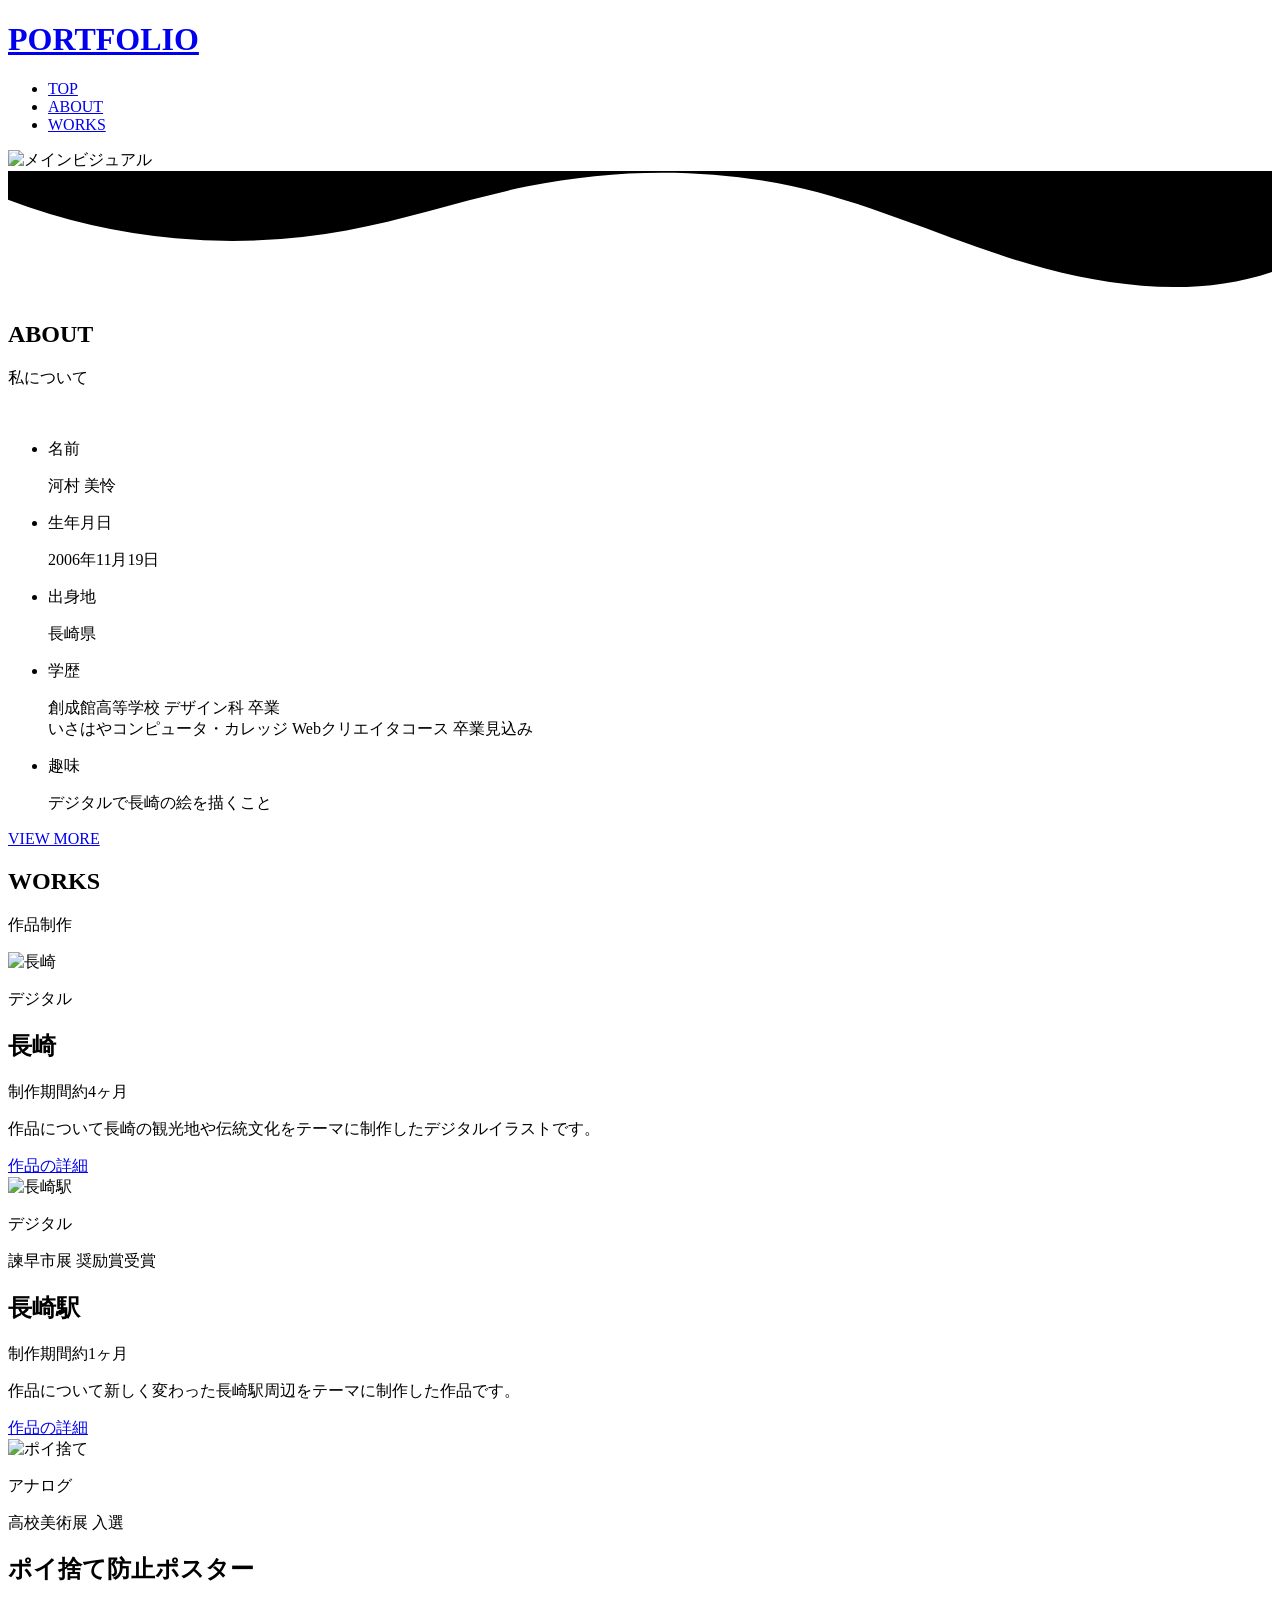
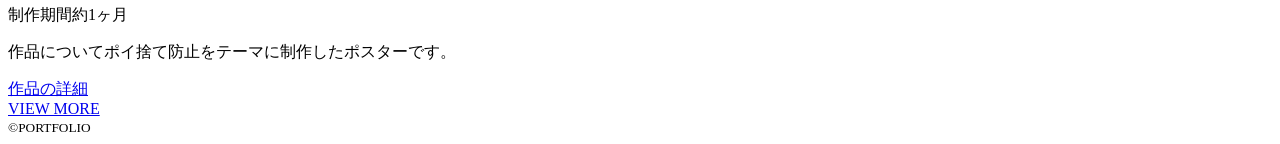
==== index.html @ ea08b413 "Add files via upload" ====
<!DOCTYPE html>
<html>
    <head>
        <title>PORTFOLIO</title>
        <meta charset="utf-8">
        <meta name="description" content="">
        <meta name="keywords" content="">
        <meta name="viewport" content="width=device-width,initial-scale=1">
        <meta name="robots" content="nofollow,noindex">
        <link rel="preconnect" href="https://fonts.googleapis.com">
        <link rel="preconnect" href="https://fonts.gstatic.com" crossorigin>
        <link href="https://fonts.googleapis.com/css2?family=Zen+Kaku+Gothic+New:wght@400;500;700;900&display=swap" rel="stylesheet">
        <link rel="preconnect" href="https://fonts.googleapis.com">
        <link rel="preconnect" href="https://fonts.gstatic.com" crossorigin>
        <link href="https://fonts.googleapis.com/css2?family=Zen+Kaku+Gothic+New:wght@400;500;700;900&display=swap" rel="stylesheet">
    </head>
        <link rel="stylesheet" href="css/reset.css">
        <link rel="stylesheet" href="css/style.css">
    </head>
    <body>
        
        <!-- <link rel="stylesheet" href="https://fonts.googleapis.com/css2?family=Material+Symbols+Outlined:opsz,wght,FILL,GRAD@20,400,0,0&icow_names=arrow_forward_ios" />
        <link rel="preconnect" href="https://fonts.googleapis.com">
        <link rel="preconnect" href="https://fonts.gstatic.com" crossorigin>
        <link href="https://fonts.googleapis.com/css2?family=Noto+Sans+JP:wght@400;700&display=swap" rel="stylesheet"> -->
        <header>
            <h1 id="logo">
                <a href="index.html">PORTFOLIO</a>
            </h1>
            <nav>
                <ul id="h_nav">
                    <li><a href="index.html">TOP</a></li>
                    <li><a href="about.html">ABOUT</a></li>
                    <li><a href="works.html">WORKS</a></li>
                </ul>
            </nav>
        </header>
        <main>
            <div id="m_mainvisual">
                <img  src="images/nagasaki_renewal.jpeg" alt="メインビジュアル">
                <div class="custom-shape-divider-bottom-1777774478"> 
                    <svg data-name="Layer 1" xmlns="http://www.w3.org/2000/svg" viewBox="0 0 1200 120" preserveAspectRatio="none"> 
                        <path d="M321.39,56.44c58-10.79,114.16-30.13,172-41.86,82.39-16.72,168.19-17.73,250.45-.39C823.78,31,906.67,72,985.66,92.83c70.05,18.48,146.53,26.09,214.34,3V0H0V27.35A600.21,600.21,0,0,0,321.39,56.44Z" class="shape-fill"></path> 
                    </svg> 
                </div>
            </div>
            <section id="m_about">
                <h2 class="m_title">ABOUT</h2>
                <p class="m_text">私について</p>
                <div class="m_about_flex">
                    <div class="m_about_img">
                        <img src="images/aburae.jpg" alt="">
                    </div>
                    <ul class="m_about_list">
                        <li>
                            <p class="m_about_list_theme">名前</p>
                            <p>河村 美怜</p>
                        </li>
                        <li>
                            <p class="m_about_list_theme">生年月日</p>
                            <p>2006年11月19日</p>
                        </li>
                        <li>
                            <p class="m_about_list_theme">出身地</p>
                            <p>長崎県</p>
                        </li>
                        <li>
                            <p class="m_about_list_theme">学歴</p>
                            <p>創成館高等学校 デザイン科 卒業 <br> いさはやコンピュータ・カレッジ Webクリエイタコース 卒業見込み</p>
                        </li>
                        <li>
                            <p class="m_about_list_theme">趣味</p>
                            <p>デジタルで長崎の絵を描くこと</p>
                        </li>
                    </ul>
                </div>
            </section>
            <div class="m_more">
                <a href="about.html" class="more_about"><span>VIEW MORE</span></a>
            </div>
            
            <h2 class="m_title">WORKS</h2>
            <p class="m_text">作品制作</p>
            <section id="m_works">
                <div class="works_content">
                    <div class="works_card">
                        <img src="images/nagasaki_renewal.jpeg" alt="長崎">
                        <div class="works_info">
                            <div class="works_tag">
                                <p class="works_category">デジタル</p>
                            </div>    
                            <h2 class="works_title">長崎</h2>
                            <div class="works_point">
                                <p><span>制作期間</span>約4ヶ月</p>
                                <p><span>作品について</span>長崎の観光地や伝統文化をテーマに制作したデジタルイラストです。</p>
                            </div>
                            <div class="w_more">
                                <a href="01_nagasaki.html" class="view_more">作品の詳細</a>
                            </div>
                        </div>
                    </div>
                    <div class="works_card">
                        <img src="images/nagasakieki.jpeg" alt="長崎駅">
                        <div class="works_info">
                            <div class="works_tag">
                                <p class="works_category">デジタル</p>
                                <p class="award">諫早市展 奨励賞受賞</p>
                            </div>
                            <h2 class="works_title">長崎駅</h2>
                            <div class="works_point">
                                <p><span>制作期間</span>約1ヶ月</p>
                                <p><span>作品について</span>新しく変わった長崎駅周辺をテーマに制作した作品です。</p>
                            </div>
                            <div class="w_more">
                                <a href="02_nagasakieki.html" class="view_more">作品の詳細</a>
                            </div>
                        </div>
                    </div>
                    <div class="works_card">
                        <img src="images/poisute.jpg" alt="ポイ捨て">
                        <div class="works_info">
                            <div class="works_tag">
                                <p class="works_category">アナログ</p>
                                <p class="award">高校美術展 入選</p>
                            </div>
                            <h2 class="works_title">ポイ捨て防止ポスター</h2>
                            <div class="works_point">
                                <p><span>制作期間</span>約1ヶ月</p>
                                <p><span>作品について</span>ポイ捨て防止をテーマに制作したポスターです。</p>
                            </div>
                            <div class="w_more">
                                <a href="03_poisute.html" class="view_more">作品の詳細</a>
                            </div>
                        </div>
                    </div>
                </div>
            </section>
            <div class="m_more">
                <a href="works.html" class="more_works"><span>VIEW MORE</span></a>
            </div>
        </main>
        <footer>
            <small>&copy;PORTFOLIO</small>
        </footer>
    </body>
</html>
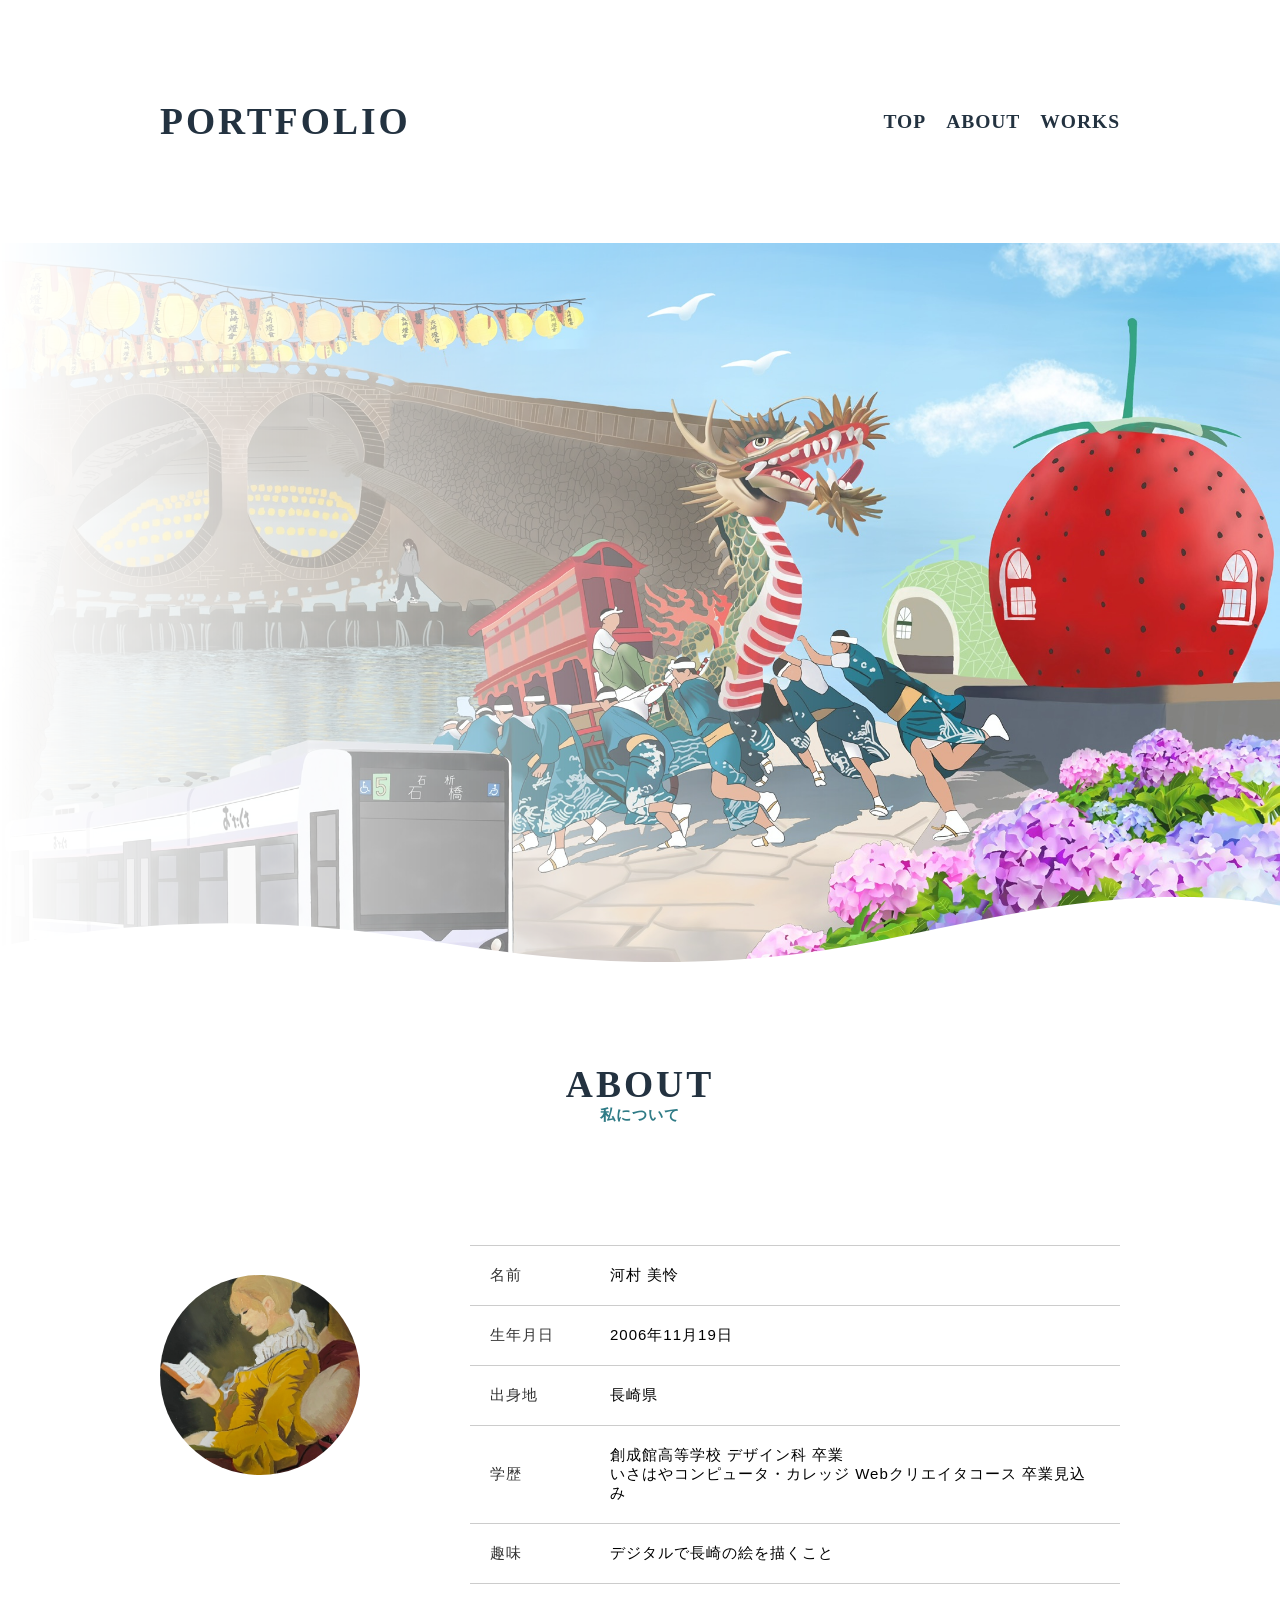
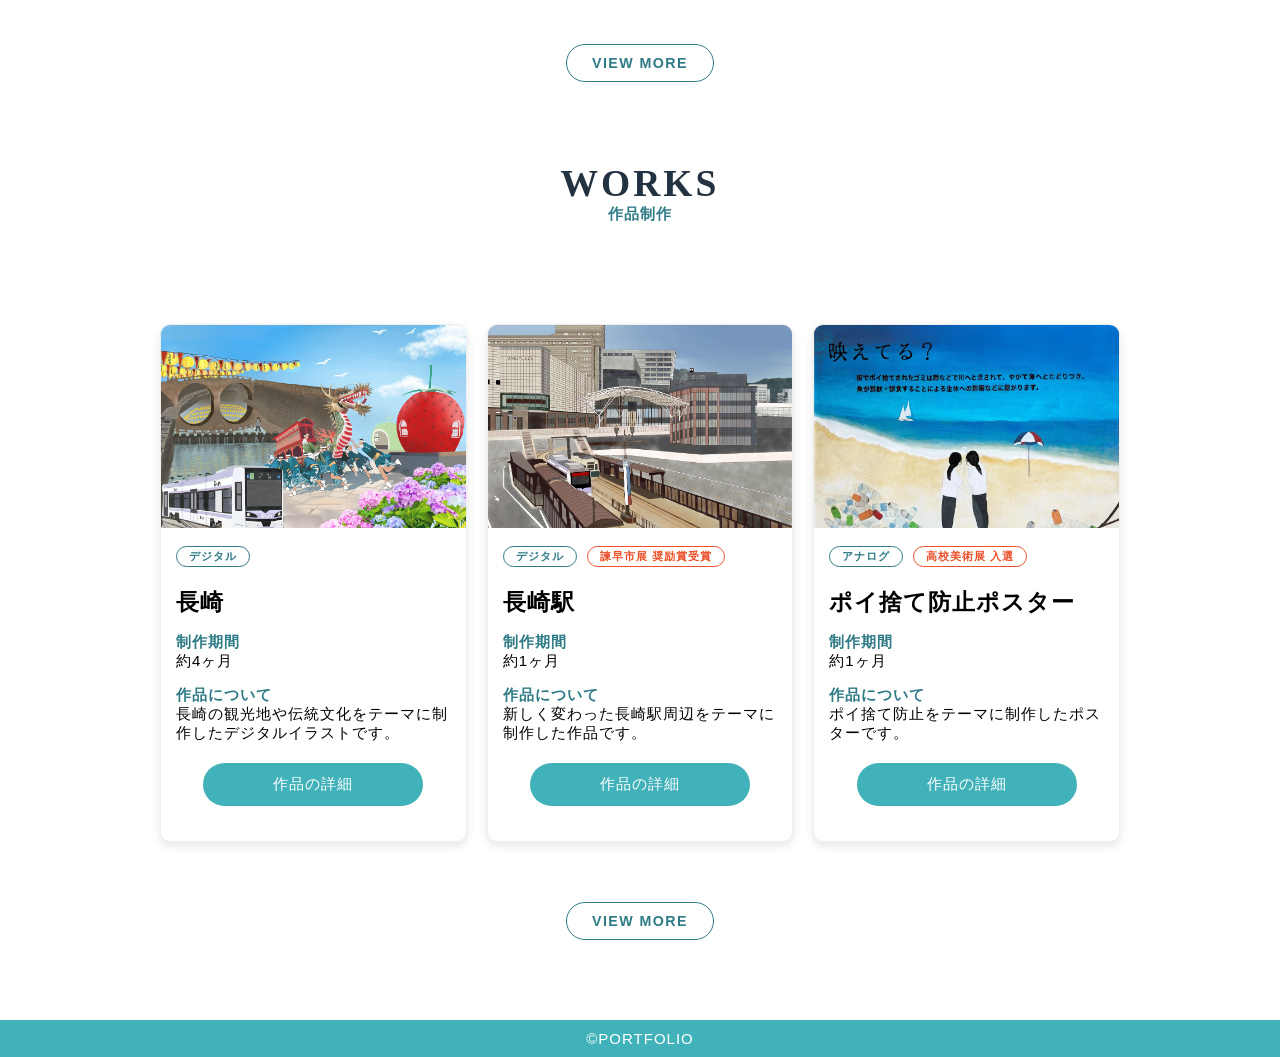
==== commit fe764cfd: "Add files via upload" ====
--- a/index.html
+++ b/index.html
@@ -13,16 +13,10 @@
         <link rel="preconnect" href="https://fonts.googleapis.com">
         <link rel="preconnect" href="https://fonts.gstatic.com" crossorigin>
         <link href="https://fonts.googleapis.com/css2?family=Zen+Kaku+Gothic+New:wght@400;500;700;900&display=swap" rel="stylesheet">
-    </head>
         <link rel="stylesheet" href="css/reset.css">
         <link rel="stylesheet" href="css/style.css">
     </head>
     <body>
-        
-        <!-- <link rel="stylesheet" href="https://fonts.googleapis.com/css2?family=Material+Symbols+Outlined:opsz,wght,FILL,GRAD@20,400,0,0&icow_names=arrow_forward_ios" />
-        <link rel="preconnect" href="https://fonts.googleapis.com">
-        <link rel="preconnect" href="https://fonts.gstatic.com" crossorigin>
-        <link href="https://fonts.googleapis.com/css2?family=Noto+Sans+JP:wght@400;700&display=swap" rel="stylesheet"> -->
         <header>
             <h1 id="logo">
                 <a href="index.html">PORTFOLIO</a>
@@ -66,7 +60,7 @@
                         </li>
                         <li>
                             <p class="m_about_list_theme">学歴</p>
-                            <p>創成館高等学校 デザイン科 卒業 <br> いさはやコンピュータ・カレッジ Webクリエイタコース 卒業見込み</p>
+                            <p>創成館高等学校 デザイン科 卒業 <br> いさはやコンピュータ・カレッジ <br class="sp_br"> Webクリエイタコース 卒業見込み</p>
                         </li>
                         <li>
                             <p class="m_about_list_theme">趣味</p>
--- a/css/style.css
+++ b/css/style.css
@@ -0,0 +1,779 @@
+/*index.html*/
+header {
+    max-width: 960px;
+    width: 100%;
+    margin: 100px auto 0 auto;
+    display: flex;
+    justify-content: space-between;
+    align-items: center;
+}
+
+#logo {
+    display: flex;
+    flex-wrap: wrap;
+    justify-content: center;
+    gap: 20px;
+    padding: 0;
+}
+
+#logo a {
+    color: #233240;
+    font-family: "Cormorant Garamond", serif;
+    font-size: 2.5em;
+    font-weight: bold;
+    text-decoration: none;
+    letter-spacing: 0.08em;
+}
+
+#h_nav {
+    display: flex;
+    gap: 20px;
+    list-style: none;
+    padding: 0;
+}
+
+#h_nav a {
+    display: flex;
+    flex-wrap: wrap;
+    font-size: 1.3em;
+    color: #233240;
+    text-decoration: none;
+    font-weight: bold;
+    letter-spacing: 0.05em;
+    font-family: "Cormorant Garamond", serif;
+}
+
+/*navのホバー効果*/
+#h_nav a:hover {
+  /* color: #2F7B86; */
+  color: #fdb03e;
+  opacity: 0.6;
+  transition: 0.3s;
+}
+
+#m_mainvisual {
+    margin: 100px auto 0 auto;
+    position: relative;
+    width: 100%;
+    height: 80vh;
+    object-fit: cover;
+    background-color: #fff;
+}
+
+/*メインビジュアルの波*/
+.custom-shape-divider-bottom-1777774478 { 
+    position: absolute; 
+    bottom: 0; 
+    left: 0; 
+    width: 100%; 
+    overflow: hidden; 
+    line-height: 0; 
+    transform: rotate(180deg); 
+} 
+
+.custom-shape-divider-bottom-1777774478 svg { 
+    position: relative; 
+    display: block; 
+    width: calc(100% + 1.3px); 
+    height: 72px; 
+    transform: rotateY(180deg); 
+} 
+
+.custom-shape-divider-bottom-1777774478 .shape-fill { 
+    fill: #fff; 
+}
+
+#m_mainvisual img {
+    width: 100%;
+    height: 100%;
+    mask-image: linear-gradient(to left,black 30%,transparent 100%);
+    -webkit-mask-image: linear-gradient(to left,black 30%,transparent 100%);
+    object-fit: cover;
+}
+
+.m_title {
+    text-align: center;
+    font-size: 2.5em;
+    font-weight: bold;
+    color: #233240;
+    letter-spacing: 0.08em; 
+    font-family: "Cormorant Garamond", serif;
+}
+
+.m_text {
+    text-align: center;
+    color: #2F7B86;
+    font-weight: bold;
+}
+
+/*about*/
+#m_about {
+    max-width: 960px;
+    width: 100%;
+    margin: 100px auto 0 auto;
+}
+
+.m_about_flex {
+    margin: 60px 0 0 0;
+    display: flex;
+    align-items: flex-start;
+    gap: 60px;
+}
+
+.m_about_img {
+    width: 250px;
+    margin: 60px 0 0 0;
+}
+
+.m_about_img p {
+    font-size: 35px;
+    font-family: "Cormorant Garamond", serif;
+
+}
+
+.m_about_img img {
+    margin: 30px 0 0 0;
+    width: 200px;
+    height: 200px;
+    border-radius: 50%;
+    object-fit: cover;
+}
+
+.m_about_list {
+    flex: 1;
+    margin: 60px 0 0 0;
+    list-style: none;
+    padding: 0;
+}
+
+.m_about_list li {
+    display: flex;
+    border-top: solid 1px #ccc;
+    padding: 20px;
+    align-items: center;
+}
+
+.m_about_list li:last-child {
+    border-bottom: solid 1px #ccc;
+}
+
+.m_about_list_theme {
+    width: 120px;
+    flex-shrink: 0;
+    color: #333;
+}
+
+.m_about_list_text {
+    font-size: 1.0em;
+}
+
+.m_about_list_sikaku {
+    line-height: 2.2;
+    font-size: 1.0em;
+}
+
+.m_about_list_sikaku span {
+  display: inline-block;
+  width: 6em;
+  text-align: left;
+}
+
+#about_box {
+    margin: 30px 0 0 0;
+    padding: 20px;
+    width: 240px;
+    height: 200px;
+    border-radius: 30px;
+    border: 1px solid #41b2ba;
+}
+
+#text {
+    font-size: 23px;
+    color: #41b2ba;
+}
+
+#point_text {
+    font-size: 15px;
+    margin: 10px 0 0 0;
+    line-height: 1.5;
+}
+
+.sp_br {
+    display: none;
+}
+
+/*works*/
+#m_works {
+    max-width: 960px;
+    width: 100%;
+    margin: 100px auto 0 auto;
+}
+
+.works_content {
+    margin: 60px 0 0 0;
+    display: flex;
+    flex-wrap: wrap;
+    gap: 20px;
+}
+
+.works_card {
+    width: calc((100% - 40px) / 3); 
+    background: #fff;
+    border-radius: 10px;
+    box-shadow: 0 4px 10px rgba(0,0,0,0.1);
+    overflow: hidden;
+    border: 1px solid #eee;
+    box-sizing: border-box;
+}
+
+.works_card img {
+  width: 100%;
+  aspect-ratio: 3 / 2;
+  object-fit: cover;
+  object-position: top;
+}
+
+.works_info {
+    padding: 15px;
+    text-align: left;
+}
+
+.works_tag {
+    display: flex;
+    gap: 10px;
+    flex-wrap: wrap;
+}
+
+.works_category {
+    font-size: 0.75rem;
+    padding: 2px 12px;
+    border: 1.5px solid #2F7B86;
+    border-radius: 20px;
+    color: #2F7B86;
+    font-weight: bold;
+}
+
+.award {
+    font-size: 0.75rem;
+    padding: 2px 12px;
+    border: 1.5px solid #eb502a;
+    border-radius: 20px;
+    color: #eb502a;
+    font-weight: bold;
+}
+
+.works_title {
+    margin: 20px 0 0 0;
+    font-size: 1.5em;
+    font-weight: bold;
+}
+
+.works_point p span {
+    margin: 15px 0 0 0;
+    display: block;
+    font-weight: bold;
+    color: #2F7B86;
+}
+
+/*もっと見る*/
+.m_more {
+    margin: 60px 0 80px 0;
+    display: flex;
+    justify-content: center;
+}
+
+#m_more a {
+    font-family: "Cormorant Garamond", serif;
+}
+
+.more_works, .more_about {
+    display: inline-block;
+    padding: 10px 25px;
+    text-align: center;
+    border: 1px solid #2F7B86;
+    border-radius: 50px;
+    text-decoration: none;
+    color: #2F7B86;
+    font-size: 0.95rem;
+    font-weight: bold;
+    letter-spacing: 0.1em;
+    background-color: #ffffff;
+    transition: all 0.3s ease;
+}
+
+.more_works:hover, .more_about:hover {
+    background-color: #41b2ba;
+    color: #ffffff;
+    opacity: 0.7;
+}
+
+/*Worksもっと見る*/
+.w_more {
+    margin: 20px 0;
+    display: flex;
+    justify-content: center;
+}
+
+.view_more {
+    display: inline-block;
+    padding: 12px 70px;
+    border-radius: 50px;
+    background-color: #41b2ba;
+    color: #fff;
+    transition: 0.3s;
+}
+
+.view_more:hover {
+    background-color: #555;
+    transform: scale(1.05);
+}
+
+.material-symbols-outlined {
+    transform: translateX(2px);
+}
+
+
+body {
+  font-family: "Zen Kaku Gothic New", sans-serif;
+  letter-spacing: 1px;
+}
+footer {
+    background-color: #41b2ba;
+    text-align: center;
+    padding: 10px 0;
+    margin: 80px 0 0 0;
+}
+
+small {
+    color: #ffffff;
+    font-size: 1.0em;
+}
+
+/*縦長作品*/
+.w_detail {
+    max-width: 960px;
+    width: 100%;
+    margin: 80px auto 0 auto;
+}
+
+.w_top {
+    display: flex;
+    gap: 50px;
+}
+
+.w_image {
+    display: block;
+    width: 600px;
+}
+
+.w_image img {
+    width: 100%;
+    height: auto;
+    border-radius: 20px;
+}
+
+.w_info {
+    flex: 1;
+}
+
+.w_category {
+    display: inline-block;
+    color: #fff;
+    background-color: #3e9dab;
+    padding: 5px 16px;
+    border-radius: 30px;
+    font-size: 1em;
+}
+
+.w_category_award {
+    display: inline-block;
+    color: #fff;
+    background-color: #fb6d4a;
+    padding: 5px 16px;
+    border-radius: 30px;
+    font-size: 1em;
+}
+
+.w_title {
+    margin: 20px 0 0 0;
+    font-size: 1.7em;
+    letter-spacing: 1.5px;
+    font-weight: bold;
+}
+
+.w_text {
+    margin: 10px 0 0 0;
+    font-size: 1.0em;
+    color: #333;
+    line-height: 1.5;
+}
+
+.w_point_text {
+    margin: 10px 0 0 0;
+    font-size: 1.0em;
+    color: #333;
+    line-height: 1.8;
+    letter-spacing: 0.05em;
+    text-align: justify;
+    word-break: break-all;
+}
+
+.w_information {
+    margin: 15px 0 0 0;
+}
+
+.w_info_box {
+    border-top: 2px dotted #2F7B86;
+    padding: 20px 0;
+}
+
+.w_works {
+    color: #2F7B86;
+    font-size: 1.3em;
+    font-weight: bold;
+}
+
+.w_point {
+    color: #2F7B86;
+    font-size: 1.3em;
+    font-weight: bold;
+}
+
+
+.w_process {
+    margin: 30px 0 0 0;
+    max-width: 960px;
+    width: 100%;
+}
+
+.w_works_process {
+    color: #2F7B86;
+    font-size: 1.5em;
+    font-weight: bold;
+}
+
+.w_process_flex {
+    margin: 30px 0 0 0;
+    display: flex;
+    gap: 30px;
+    align-items: flex-start;
+}
+
+.w_process_card {
+    display: block;
+}
+
+.w_process_card img {
+    width: 300px;
+    border-radius: 20px;
+}
+
+.h_process_card {
+    display: block;
+}
+
+.h_process_card img {
+    width: 260px;
+    height: auto;
+    border-radius: 20px;
+}
+
+/*schooltrip*/
+
+.s_process {
+    margin: 30px 0 0 0;
+    max-width: 960px;
+    width: 100%;
+}
+
+.s_process_card img{
+    width: 100%;
+    margin: 30px 0 0 0;
+}
+
+/*nagasakikankou*/
+.kankou_top_image {
+    display: flex;
+    justify-content: space-between;
+}
+
+/* 見出し（gurume, kankou, ibento） */
+.kankou_point {
+    margin: 40px 0 0 0;
+    color: #2F7B86;
+    font-size: 1.3em;
+    font-weight: bold;
+}
+
+.kankou_image {
+    width: 300px;
+    height: auto;
+    border-radius: 20px;
+    margin: 10px 0 0 0;
+}
+
+/*横長作品*/
+
+.h_process_flex {
+    margin: 30px 0 0 0;
+    display: flex;
+    gap: 70px;
+    align-items: flex-start;
+}
+
+.h_process_text {
+    display: flex;
+    flex-direction: column;
+    gap: 10px;
+    flex: 1;
+}
+
+
+.h_top {
+    display: flex;
+    gap: 40px;
+    align-items: flex-start;
+}
+
+.h_image {
+    width: 30%;
+    flex-shrink: 0;
+}
+
+.h_image img {
+    width: 260px;
+    height: auto;
+    display: block;
+    border-radius: 20px;
+}
+
+.h_info {
+    width: 70%;
+}
+
+.h_process {
+    margin: 70px 0 0 0;
+    max-width: 960px;
+    width: 100%;
+}
+
+
+.h_process_text {
+    display: flex;
+    flex-direction: column;
+    gap: 8px;
+}
+
+.h_tool {
+    background: #f3f7f7;
+    padding: 25px 40px;
+    border-radius: 20px;
+    box-sizing: border-box;
+    width: 100%;
+    max-width: 500px;
+}
+
+.works_nav {
+    display: flex;
+    justify-content: space-between;
+    max-width: 960px;
+    margin: 60px auto;
+    padding: 0 20px;
+}
+
+.nav_left, .nav_right {
+    display: inline-block;
+    color: #333;
+    text-decoration: none;
+    font-weight: bold;
+    font-size: 15px;
+    padding: 8px 0;
+    border-bottom: 2px solid #333;
+    transition: all 0.3s ease; 
+}
+
+.nav_left:hover {
+    transform: translateX(-8px);
+    color: #41b2ba;
+    border-bottom: 2px solid #41b2ba;
+}
+
+.nav_right:hover {
+    transform: translateX(8px);
+    color: #41b2ba;
+    border-bottom: 2px solid #41b2ba;
+}
+
+/* --- ここからスマホ用の設定 --- */
+@media screen and (max-width: 767px) {
+    header {
+        flex-direction: column;
+        margin: 20px auto 0 auto;
+        gap: 20px;
+    }
+
+    body {
+        overflow-x: hidden;
+    }
+
+    .m_title {
+        margin: 0 auto;
+        width: 100%;
+        text-align: center;
+        font-size: 2.0em;
+    }
+
+    #logo a {
+        font-size: 1.8em;
+    }
+
+    #h_nav a {
+        font-size: 1.2em;
+    }
+
+    #m_mainvisual {
+        height: 50vh;
+        margin: 50px 0 0 0;
+    }
+
+    #m_about {
+        margin: 50px auto 0 auto;
+        padding: 0 20px;
+        box-sizing: border-box;
+    }
+
+    .m_about_flex {
+        flex-direction: column;
+    }
+
+    .m_about_list li {
+        flex-direction: column;
+        align-items: flex-start;
+        padding: 6px 5px;
+    }
+
+    .m_about_list_theme {
+        width: 100%;
+        color: #2F7B86;
+        font-size: 0.85em;
+        font-weight: bold;
+        margin-bottom: 5px;
+    }
+
+    .m_about_list_sikaku {
+        width: 100%;
+        line-height: 1.6;
+        font-size: 1em;
+    }
+
+    .m_about_list_sikaku span {
+        display: block;
+        width: auto;
+        font-size: 0.9em;
+        color: #666;
+    }
+
+    .m_about_img {
+        display: none;
+    }
+
+    .m_about_list {
+        width: 100%;
+        margin-top: 0
+    }
+
+    .sp_br {
+        display: inline;
+    }
+
+    #m_works {
+        margin: 50px auto 0 auto;
+        padding: 0 20px;
+        box-sizing: border-box;
+    }
+
+    .works_card {
+        width: 100%;
+    }
+
+    .w_detail {
+        margin: 40px auto 0 auto;
+        padding: 0 20px;
+        box-sizing: border-box;
+    }
+
+    .w_top, .h_top {
+        flex-direction: column;
+        gap: 25px;
+    }
+
+    .w_image, .h_image, .w_process_card, .h_process_card, .s_process_card {
+        width: 100% !important;
+        flex-shrink: unset;
+    }
+
+    .w_image img, .h_image img, .w_process_card img,  .h_process_card, .s_process_card {
+        width: 100%;
+        height: auto;
+    }
+
+    .w_info, .h_info {
+        width: 100%;
+    }
+
+    .w_title {
+        font-size: 1.5em;
+        margin: 15px 0 0 0;
+    }
+
+    .w_info_box {
+        padding: 15px 0;
+    }
+
+    .w_process_flex, .h_process_flex {
+        flex-direction: column;
+        gap: 15px;
+    }
+
+    .w_point_text {
+        font-size: 0.95em;
+        line-height: 1.6;
+    }
+
+    .h_process_text {
+        width: 100%;
+    }
+
+    br.sp-none {
+        display: none;
+    }
+
+    .kankou_top_image {
+        display: flex;
+        flex-direction: column;
+        gap: 20px;
+        margin-top: 20px;
+    }
+
+    .kankou_image {
+        width: 100%;
+        display: block;
+        border-radius: 20px;
+    }
+
+    .works_nav {
+        margin: 40px auto;
+        padding: 0;
+        flex-direction: column;
+        gap: 15px;
+        align-items: center;
+    }
+
+    .nav_left, .nav_right {
+        font-size: 12px;
+        padding: 5px 0;
+        width: fit-content;
+    }
+}
+
+/* --- スマホ用設定ここまで --- */
